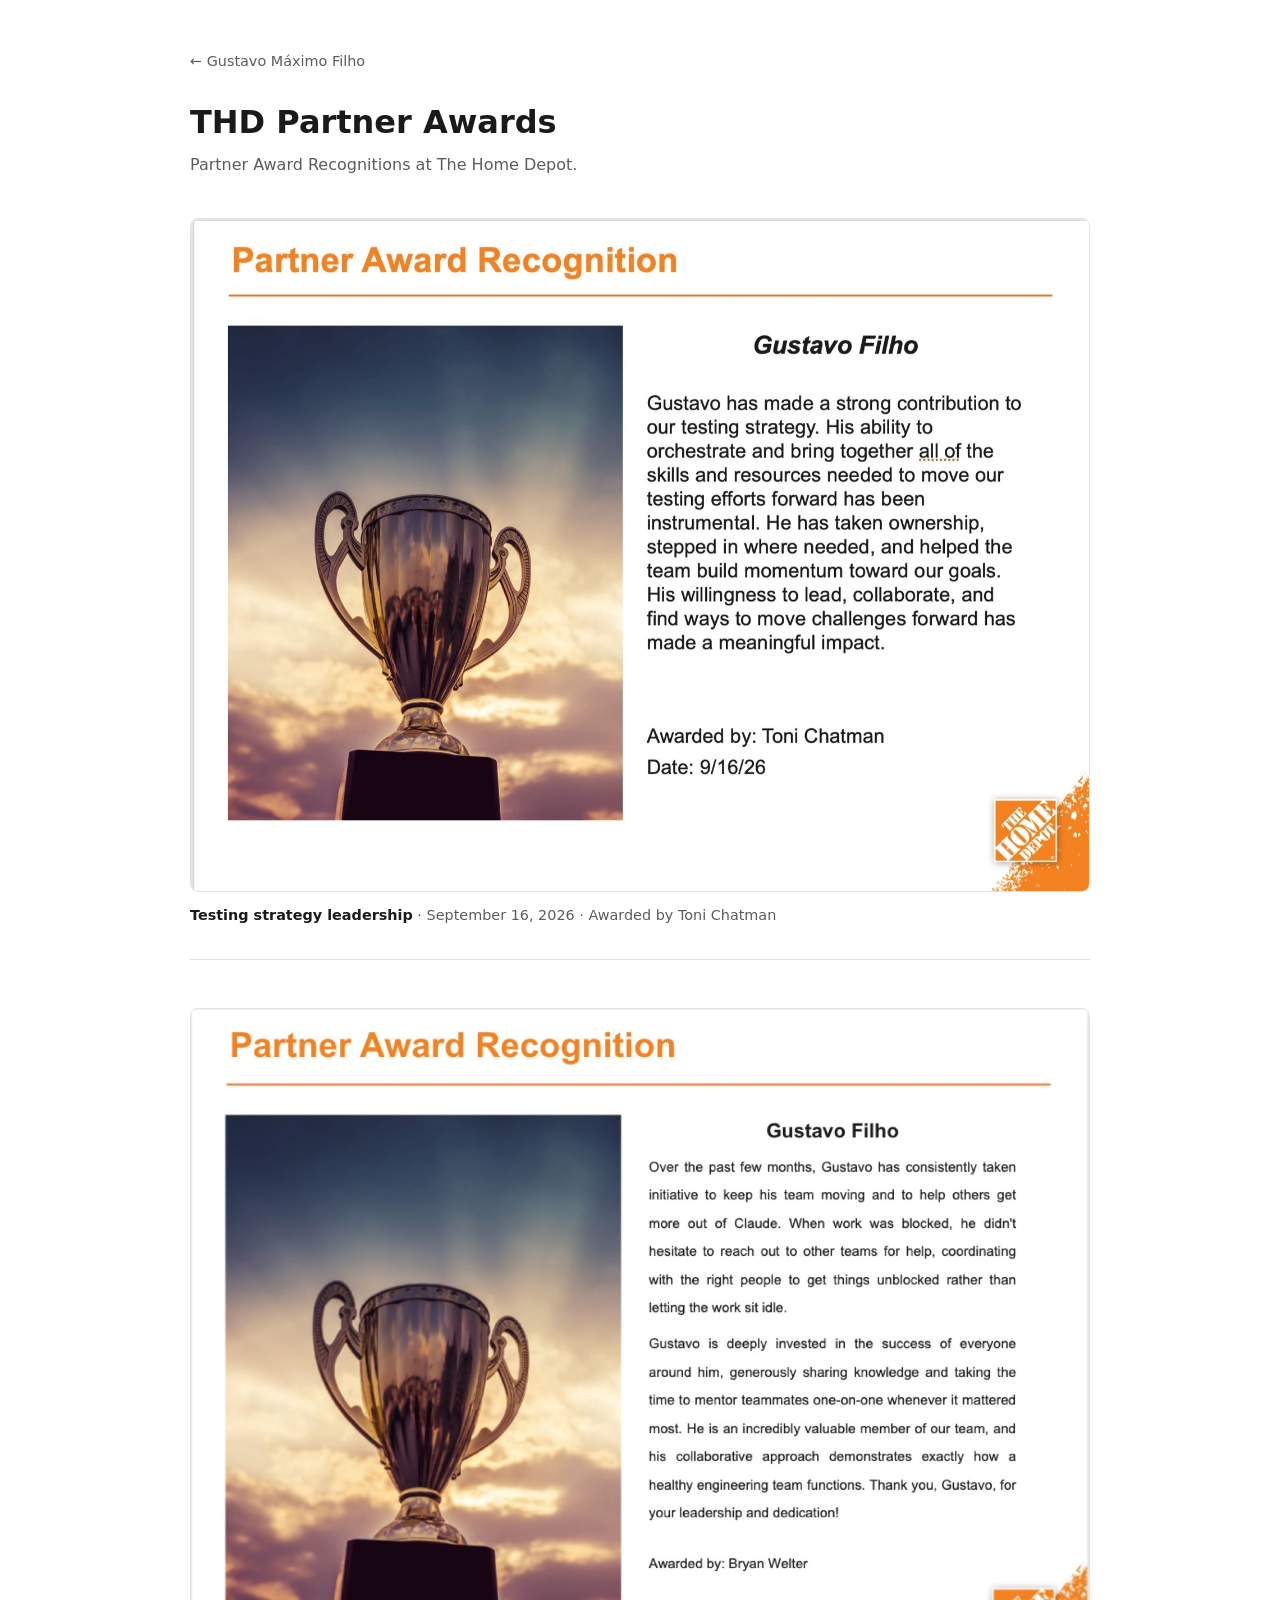
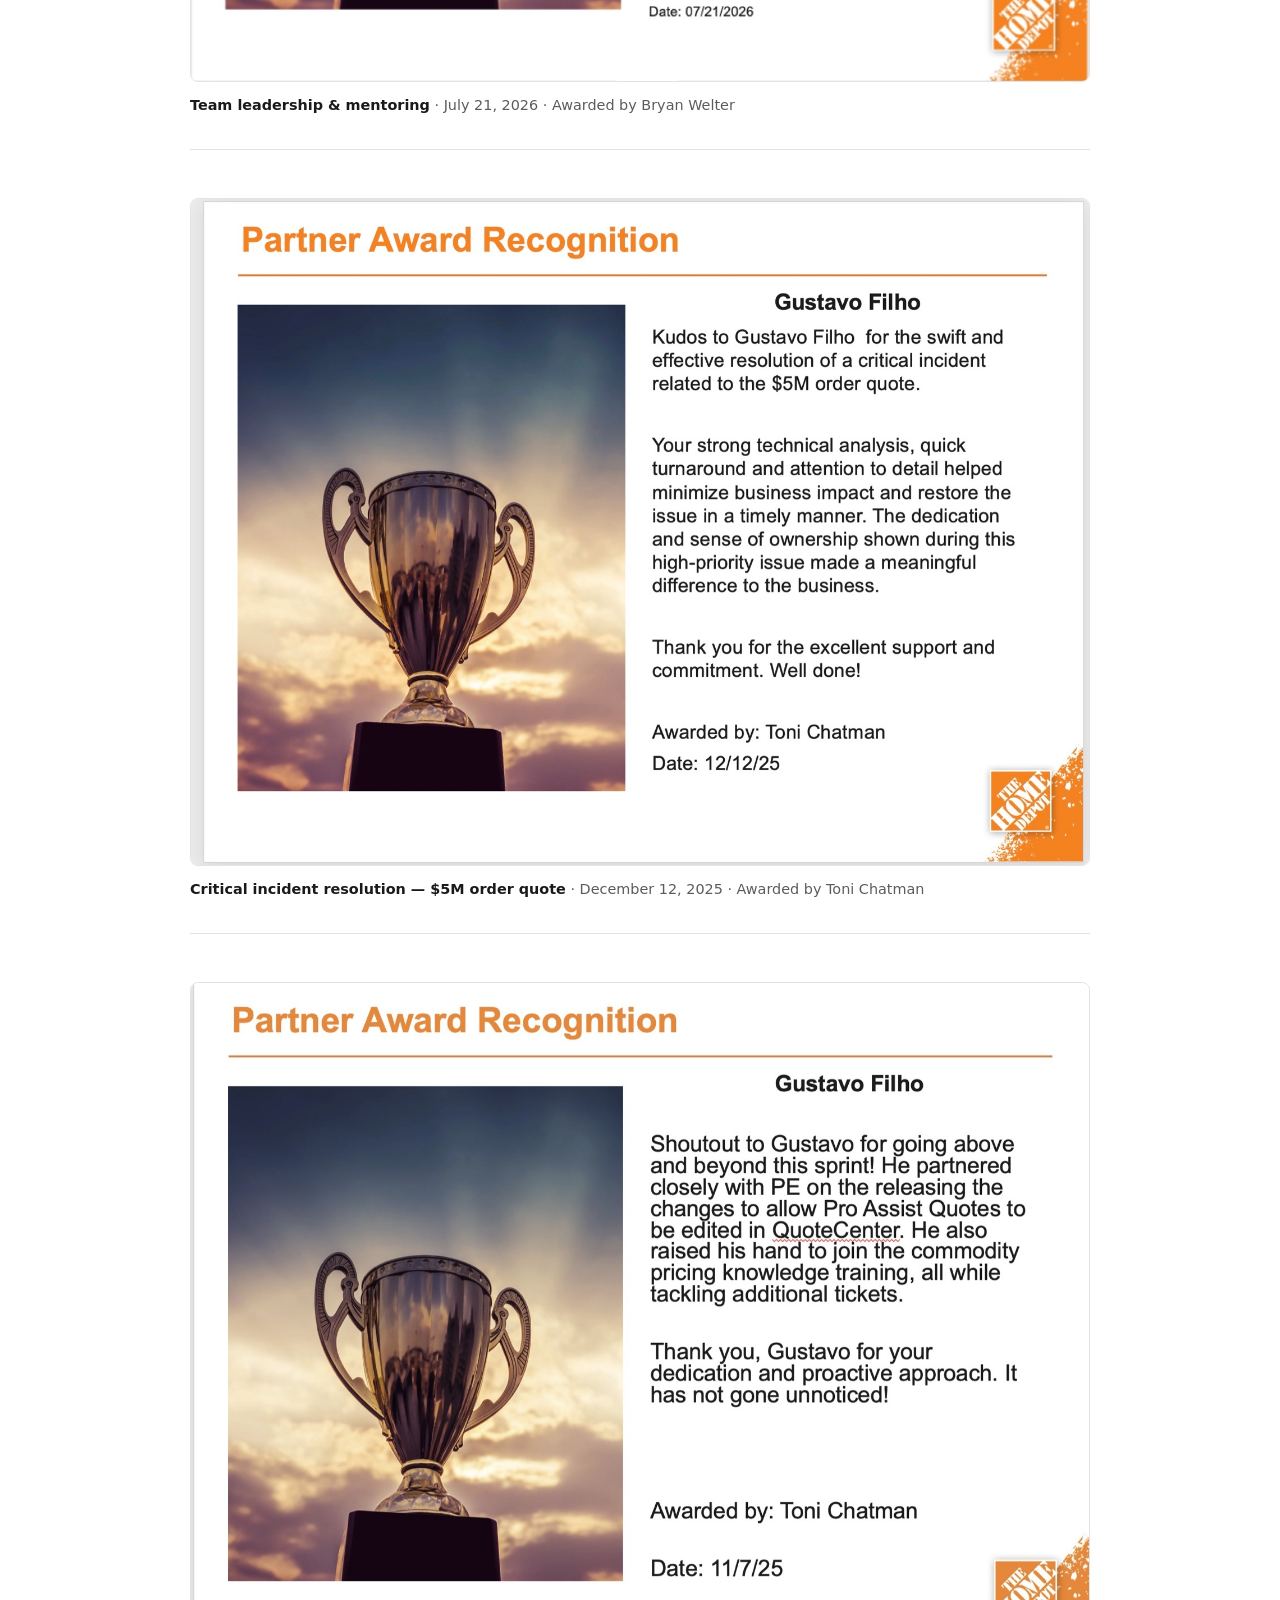
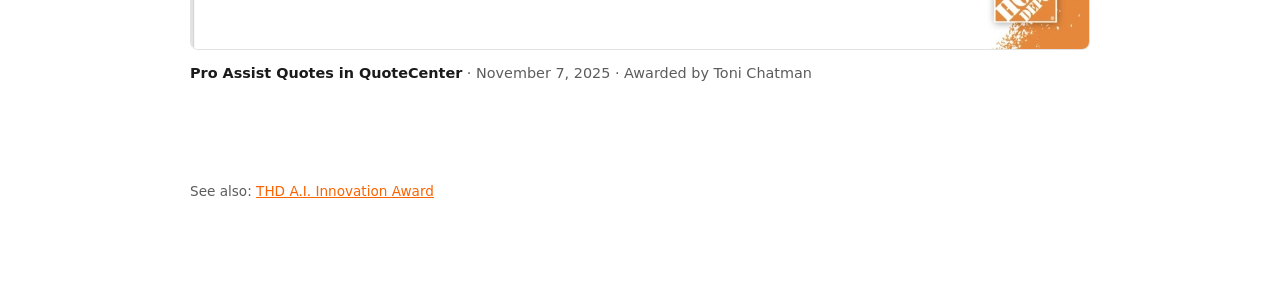
==== awards/index.html @ 163267cb "init" ====
<!doctype html>
<html lang="en">
<head>
<meta charset="utf-8">
<meta name="viewport" content="width=device-width, initial-scale=1">
<title>THD Partner Awards — Gustavo Máximo Filho</title>
<meta name="description" content="The Home Depot Partner Award recognitions received by Gustavo Máximo Filho.">
<link rel="stylesheet" href="../style.css">
</head>
<body>
<main>
  <a class="back" href="../">&larr; Gustavo Máximo Filho</a>
  <h1>THD Partner Awards</h1>
  <p class="sub">Partner Award Recognitions at The Home Depot.</p>

  <figure>
    <a href="../img/2026-09-16.jpg">
      <img src="../img/2026-09-16.jpg" alt="Partner Award Recognition, September 16 2026: contribution to testing strategy." loading="lazy" width="1600" height="1197">
    </a>
    <figcaption><strong>Testing strategy leadership</strong> &middot; September 16, 2026 &middot; Awarded by Toni Chatman</figcaption>
  </figure>

  <figure>
    <a href="../img/2026-07-21.jpg">
      <img src="../img/2026-07-21.jpg" alt="Partner Award Recognition, July 21 2026: initiative, mentoring and unblocking the team." loading="lazy" width="1600" height="1198">
    </a>
    <figcaption><strong>Team leadership &amp; mentoring</strong> &middot; July 21, 2026 &middot; Awarded by Bryan Welter</figcaption>
  </figure>

  <figure>
    <a href="../img/2025-12-12.jpg">
      <img src="../img/2025-12-12.jpg" alt="Partner Award Recognition, December 12 2025: resolution of a critical incident on a $5M order quote." loading="lazy" width="1600" height="1186">
    </a>
    <figcaption><strong>Critical incident resolution &mdash; $5M order quote</strong> &middot; December 12, 2025 &middot; Awarded by Toni Chatman</figcaption>
  </figure>

  <figure>
    <a href="../img/2025-11-07.jpg">
      <img src="../img/2025-11-07.jpg" alt="Partner Award Recognition, November 7 2025: enabling Pro Assist Quotes to be edited in QuoteCenter." loading="lazy" width="1600" height="1187">
    </a>
    <figcaption><strong>Pro Assist Quotes in QuoteCenter</strong> &middot; November 7, 2025 &middot; Awarded by Toni Chatman</figcaption>
  </figure>
</main>
<footer>
  See also: <a href="ai.html">THD A.I. Innovation Award</a>
</footer>
</body>
</html>
---- style.css ----
:root {
  color-scheme: light dark;
  --bg: #ffffff;
  --fg: #1a1a1a;
  --muted: #5c5c5c;
  --line: #e3e3e3;
  --card: #fafafa;
  --accent: #f96302;
}
@media (prefers-color-scheme: dark) {
  :root {
    --bg: #131313;
    --fg: #ededed;
    --muted: #a0a0a0;
    --line: #2b2b2b;
    --card: #1c1c1c;
    --accent: #ff7a26;
  }
}

* { box-sizing: border-box; }

body {
  margin: 0;
  padding: 3rem 1rem 5rem;
  background: var(--bg);
  color: var(--fg);
  font: 16px/1.6 system-ui, -apple-system, "Segoe UI", Roboto, sans-serif;
}

main { max-width: 900px; margin: 0 auto; }

h1 { font-size: 2rem; margin: 0 0 .25rem; }
h2 { font-size: 1.1rem; margin: 0 0 .25rem; }

.sub { color: var(--muted); margin: 0 0 2.5rem; }

a { color: var(--accent); }

.back {
  display: inline-block;
  margin-bottom: 1.5rem;
  color: var(--muted);
  text-decoration: none;
  font-size: .9rem;
}
.back:hover { color: var(--accent); }

.cards { display: grid; gap: 1rem; grid-template-columns: repeat(auto-fit, minmax(260px, 1fr)); }

.card {
  display: block;
  padding: 1.25rem 1.5rem;
  border: 1px solid var(--line);
  border-radius: 10px;
  background: var(--card);
  color: inherit;
  text-decoration: none;
}
.card:hover { border-color: var(--accent); }
.card p { margin: .25rem 0 0; color: var(--muted); font-size: .9rem; }

figure {
  margin: 0 0 3rem;
  padding-bottom: 2rem;
  border-bottom: 1px solid var(--line);
}
figure:last-of-type { border-bottom: none; }

figure img {
  width: 100%;
  height: auto;
  display: block;
  border: 1px solid var(--line);
  border-radius: 8px;
  background: #fff;
}

figcaption { margin-top: .75rem; color: var(--muted); font-size: .9rem; }
figcaption strong { color: var(--fg); }

footer { max-width: 900px; margin: 4rem auto 0; color: var(--muted); font-size: .85rem; }
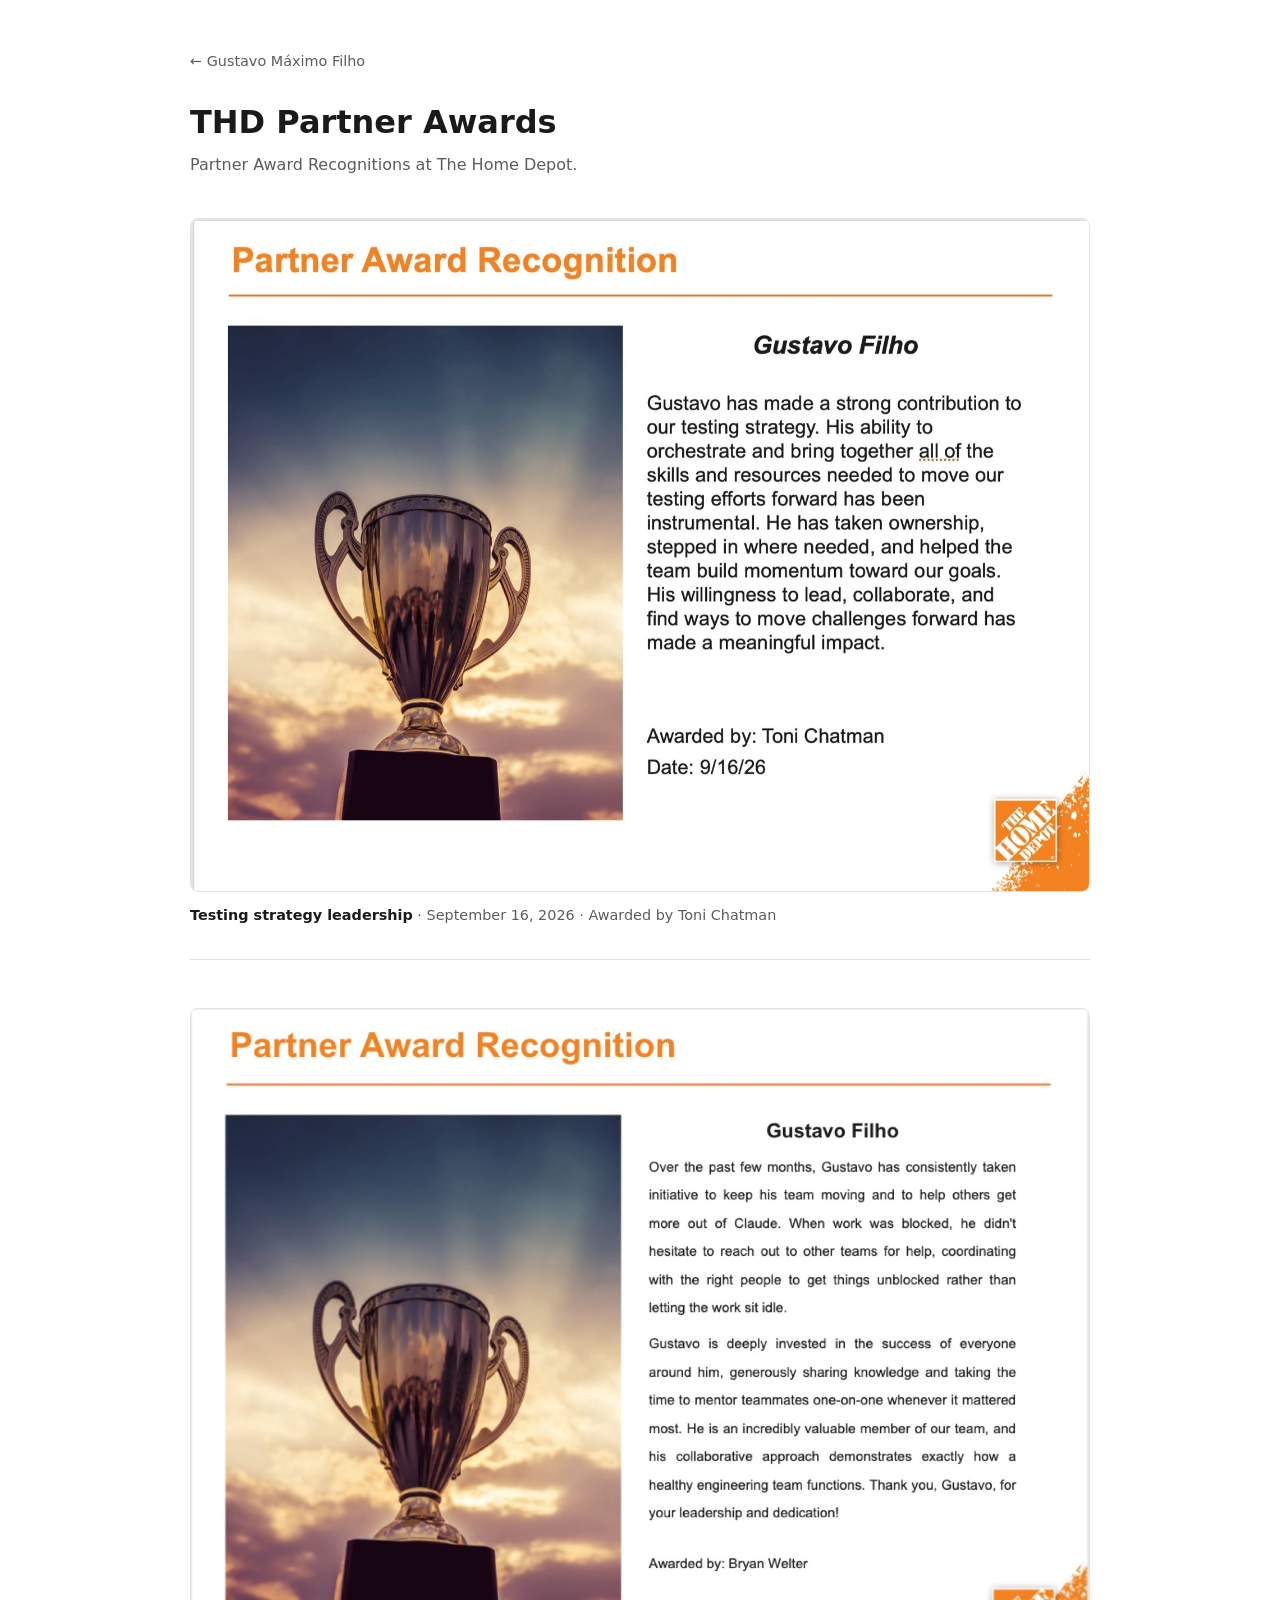
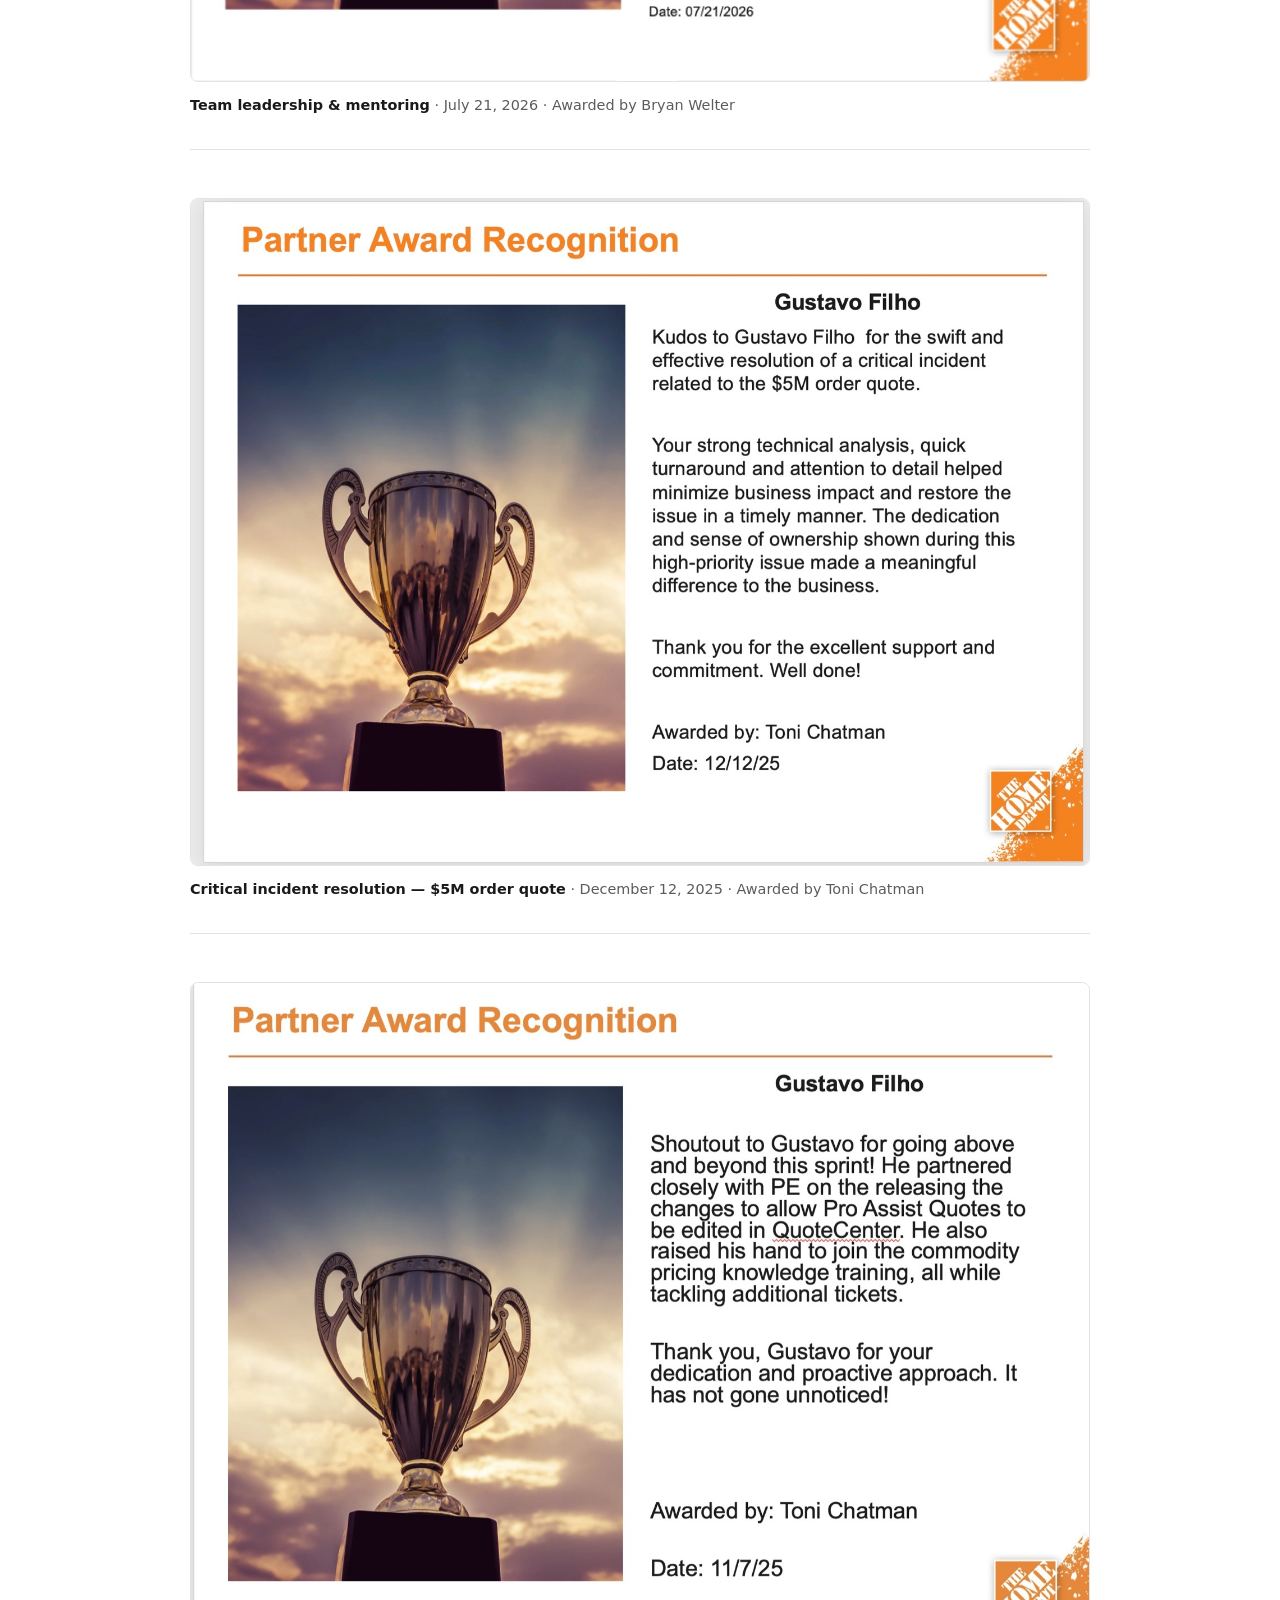
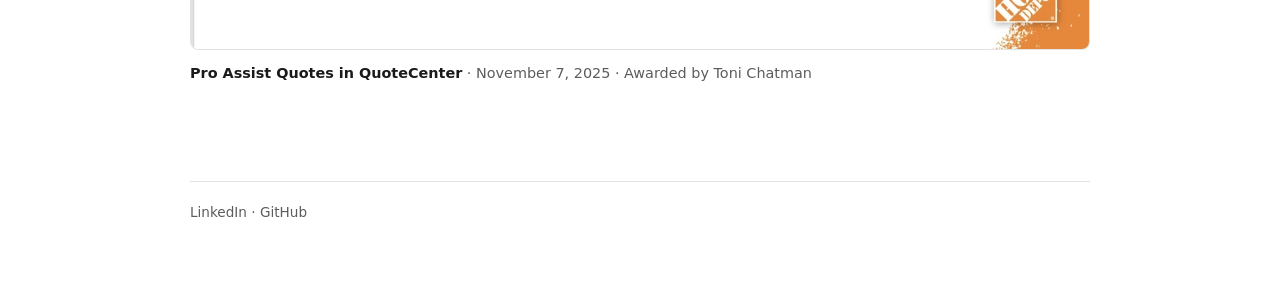
==== commit d9b6b651: "Add footer" ====
--- a/awards/index.html
+++ b/awards/index.html
@@ -42,7 +42,9 @@
   </figure>
 </main>
 <footer>
-  See also: <a href="ai.html">THD A.I. Innovation Award</a>
+  <a href="https://www.linkedin.com/in/gustavo-maximo-filho/">LinkedIn</a> &middot;
+  <a href="https://github.com/GoldenMaximo">GitHub</a>
 </footer>
+<script src="../lightbox.js"></script>
 </body>
 </html>
--- a/style.css
+++ b/style.css
@@ -79,4 +79,38 @@
 figcaption { margin-top: .75rem; color: var(--muted); font-size: .9rem; }
 figcaption strong { color: var(--fg); }
 
-footer { max-width: 900px; margin: 4rem auto 0; color: var(--muted); font-size: .85rem; }
+footer {
+  max-width: 900px;
+  margin: 4rem auto 0;
+  padding-top: 1.25rem;
+  border-top: 1px solid var(--line);
+  color: var(--muted);
+  font-size: .85rem;
+}
+footer a { color: var(--muted); text-decoration: none; }
+footer a:hover { color: var(--accent); }
+
+figure a { cursor: zoom-in; }
+
+.lightbox {
+  padding: 0;
+  border: none;
+  background: transparent;
+  max-width: 95vw;
+  max-height: 95vh;
+  overflow: visible;
+  cursor: zoom-out;
+}
+.lightbox img {
+  display: block;
+  max-width: 95vw;
+  max-height: 95vh;
+  width: auto;
+  height: auto;
+  border-radius: 8px;
+  background: #fff;
+  cursor: default;
+}
+.lightbox::backdrop { background: rgba(0, 0, 0, .8); }
+
+body:has(dialog[open]) { overflow: hidden; }
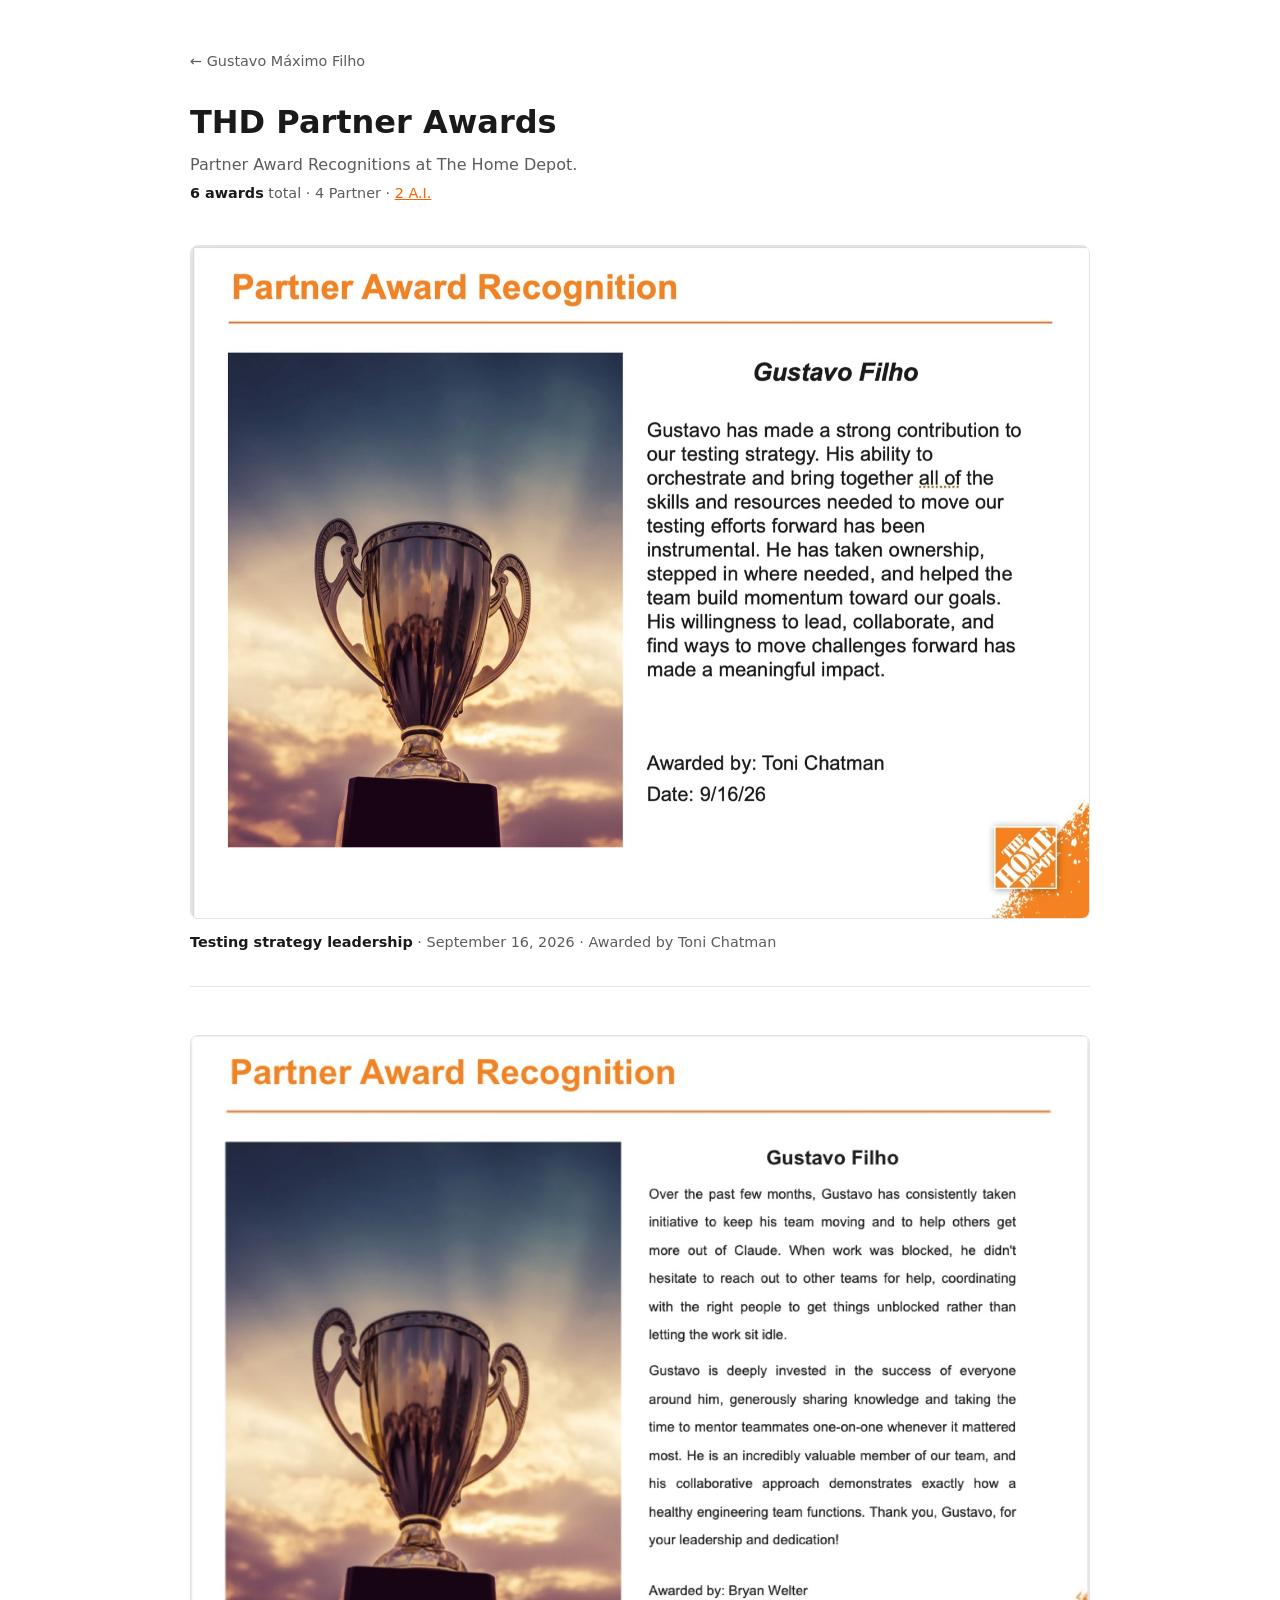
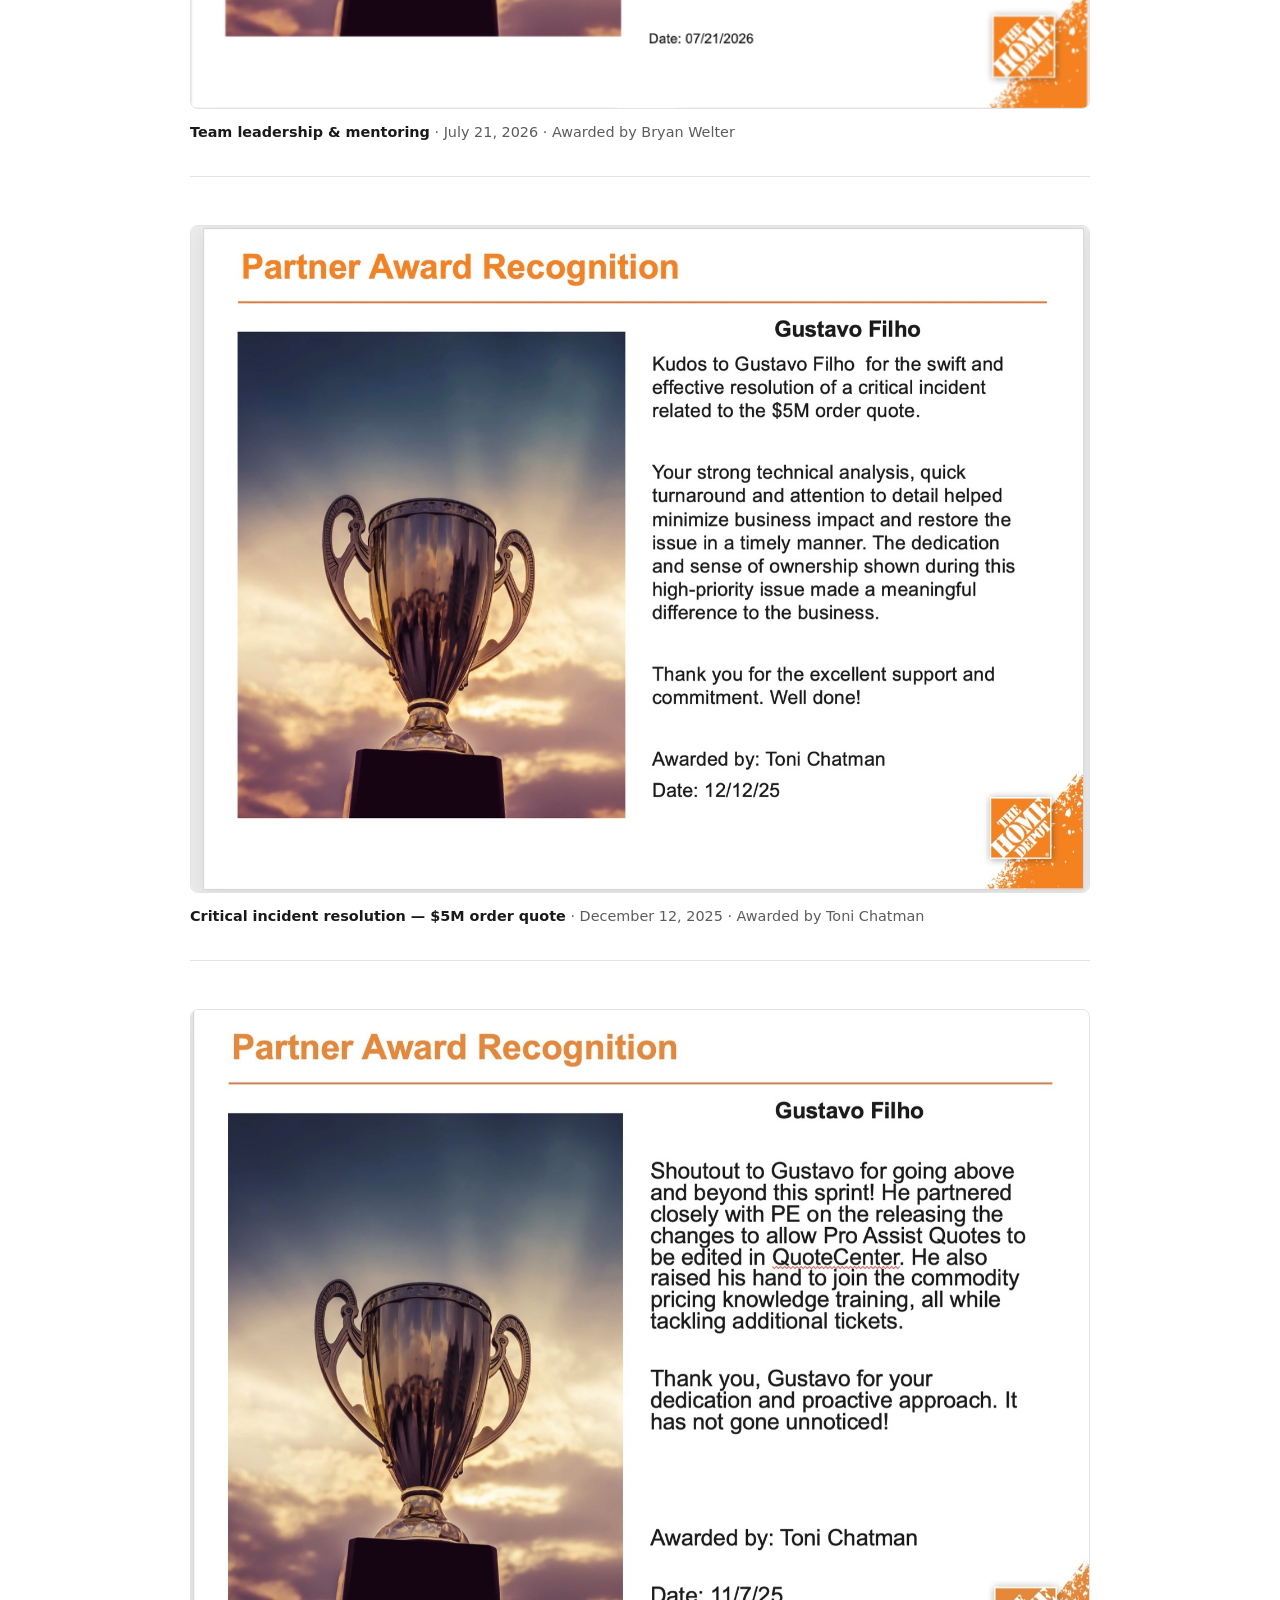
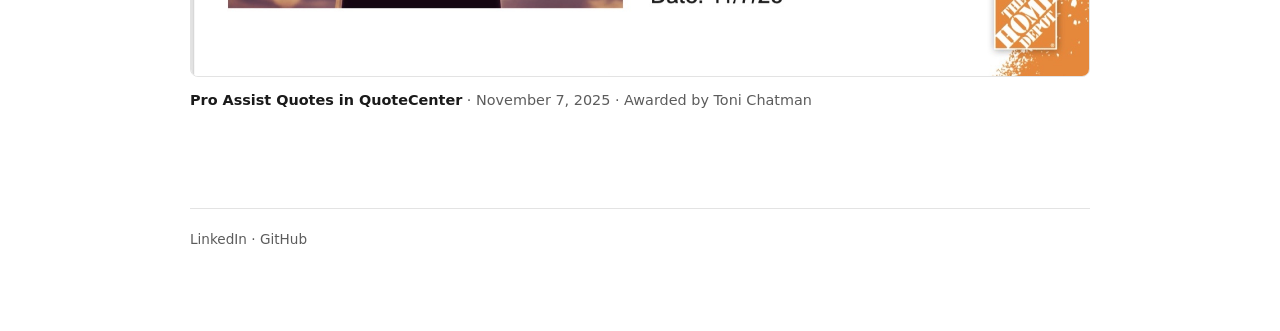
==== commit ecf0d897: "Add award count to award pages Show the total and per-page counts under each award page header, link" ====
--- a/awards/index.html
+++ b/awards/index.html
@@ -12,6 +12,7 @@
   <a class="back" href="../">&larr; Gustavo Máximo Filho</a>
   <h1>THD Partner Awards</h1>
   <p class="sub">Partner Award Recognitions at The Home Depot.</p>
+  <p class="tally"><strong>6 awards</strong> total &middot; 4 Partner &middot; <a href="ai.html">2 A.I.</a></p>
 
   <figure>
     <a href="../img/2026-09-16.jpg">
--- a/style.css
+++ b/style.css
@@ -1,21 +1,11 @@
 :root {
   color-scheme: light dark;
-  --bg: #ffffff;
-  --fg: #1a1a1a;
-  --muted: #5c5c5c;
-  --line: #e3e3e3;
-  --card: #fafafa;
-  --accent: #f96302;
-}
-@media (prefers-color-scheme: dark) {
-  :root {
-    --bg: #131313;
-    --fg: #ededed;
-    --muted: #a0a0a0;
-    --line: #2b2b2b;
-    --card: #1c1c1c;
-    --accent: #ff7a26;
-  }
+  --bg: light-dark(#ffffff, #131313);
+  --fg: light-dark(#1a1a1a, #ededed);
+  --muted: light-dark(#5c5c5c, #a0a0a0);
+  --line: light-dark(#e3e3e3, #2b2b2b);
+  --card: light-dark(#fafafa, #1c1c1c);
+  --accent: light-dark(#f96302, #ff7a26);
 }
 
 * { box-sizing: border-box; }
@@ -25,7 +15,7 @@
   padding: 3rem 1rem 5rem;
   background: var(--bg);
   color: var(--fg);
-  font: 16px/1.6 system-ui, -apple-system, "Segoe UI", Roboto, sans-serif;
+  font: 16px/1.6 system-ui, sans-serif;
 }
 
 main { max-width: 900px; margin: 0 auto; }
@@ -34,6 +24,9 @@
 h2 { font-size: 1.1rem; margin: 0 0 .25rem; }
 
 .sub { color: var(--muted); margin: 0 0 2.5rem; }
+.sub:has(+ .tally) { margin-bottom: .25rem; }
+.tally { margin: 0 0 2.5rem; color: var(--muted); font-size: .9rem; }
+.tally strong { color: var(--fg); }
 
 a { color: var(--accent); }
 
@@ -68,8 +61,10 @@
 figure:last-of-type { border-bottom: none; }
 
 figure img {
-  width: 100%;
+  width: auto;
   height: auto;
+  max-width: 100%;
+  max-height: 80vh;
   display: block;
   border: 1px solid var(--line);
   border-radius: 8px;
@@ -99,18 +94,13 @@
   max-width: 95vw;
   max-height: 95vh;
   overflow: visible;
-  cursor: zoom-out;
 }
 .lightbox img {
   display: block;
   max-width: 95vw;
   max-height: 95vh;
-  width: auto;
-  height: auto;
   border-radius: 8px;
-  background: #fff;
-  cursor: default;
 }
-.lightbox::backdrop { background: rgba(0, 0, 0, .8); }
+.lightbox::backdrop { background: rgba(0, 0, 0, .8); cursor: zoom-out; }
 
 body:has(dialog[open]) { overflow: hidden; }
